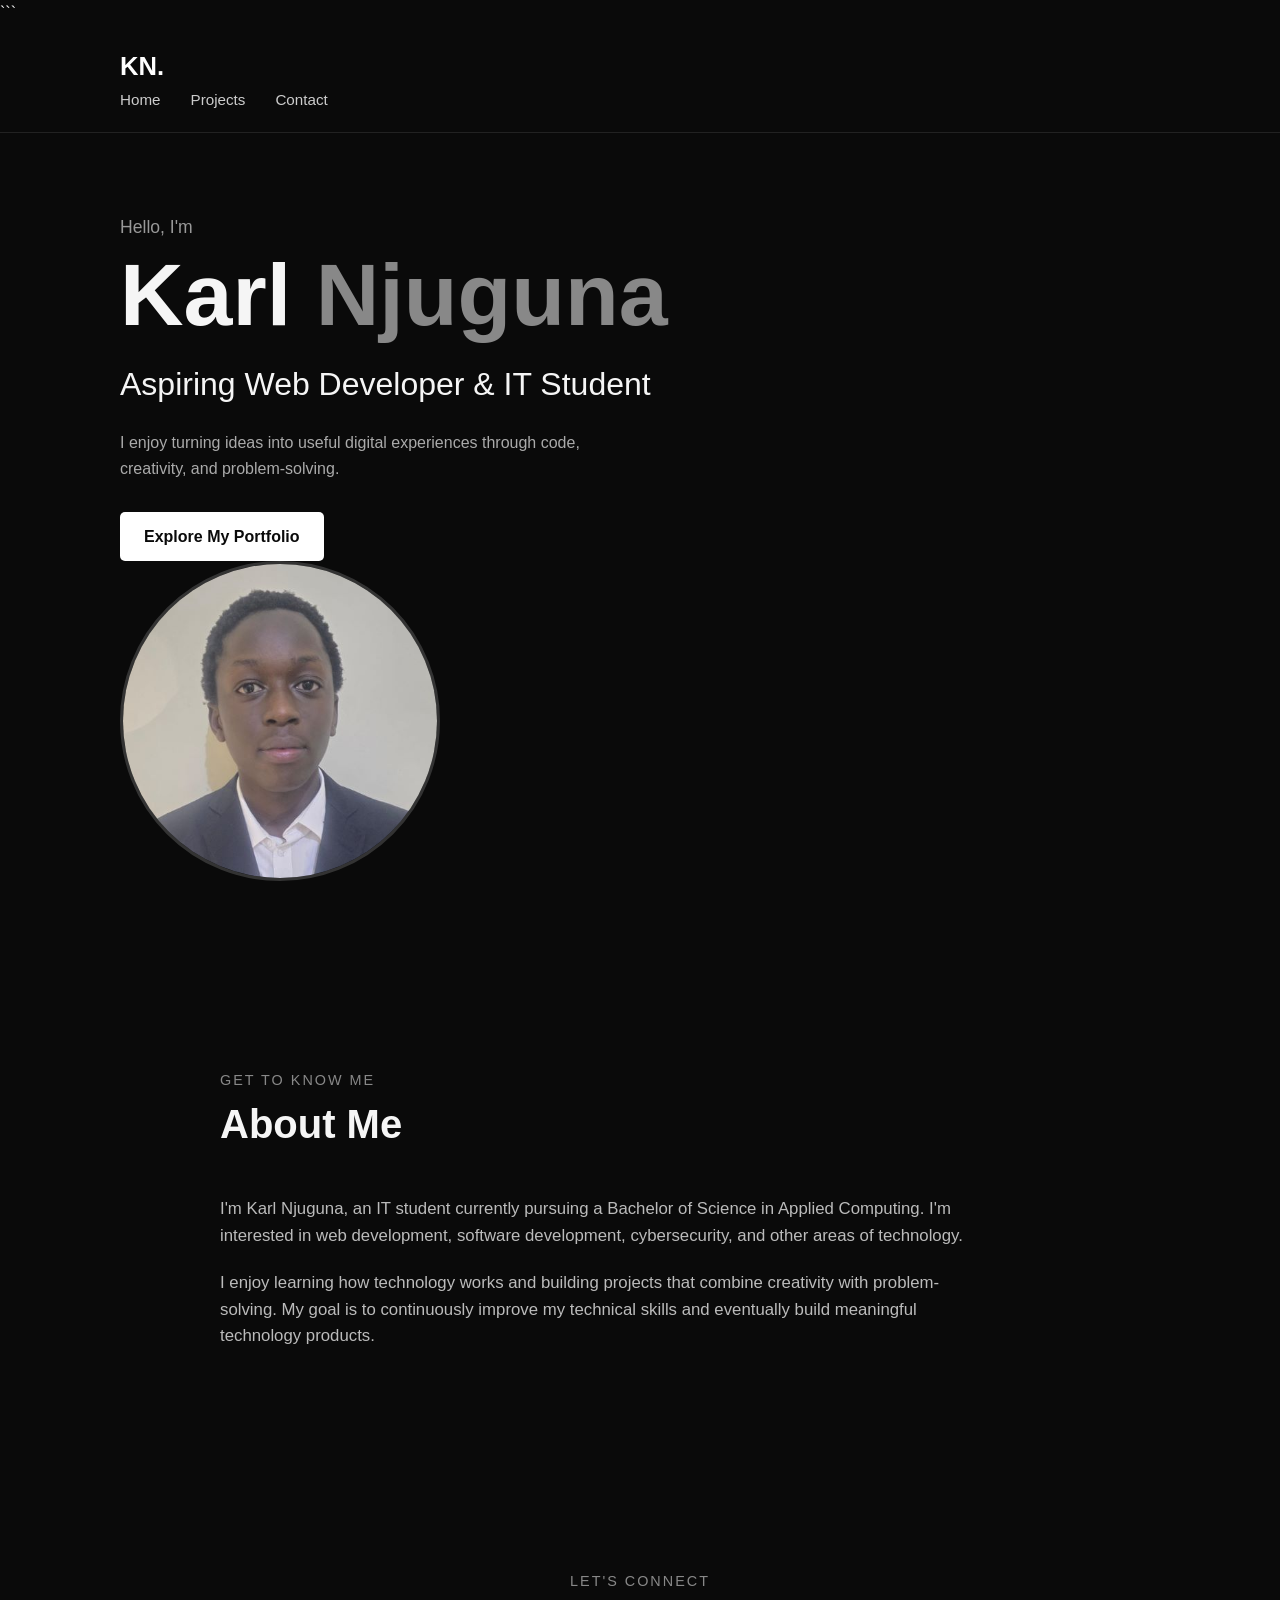
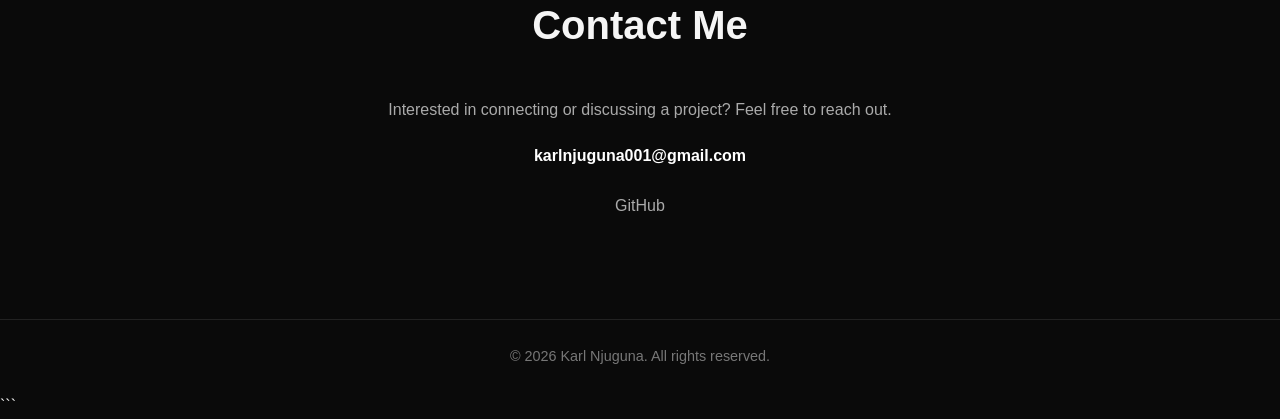
==== index.html @ be9295e2 "Create portfolio website" ====
<!DOCTYPE html>

<html lang="en">
<head>
    <meta charset="UTF-8">
    <meta name="viewport" content="width=device-width, initial-scale=1.0">
    <meta name="description" content="Personal portfolio of Karl Njuguna, an aspiring web developer and IT student.">
    <title>Karl Njuguna | Portfolio</title>
    <link rel="stylesheet" href="style.css">
</head>

<body>

```
<header class="site-header">
    <nav class="navbar" aria-label="Main navigation">
        <a href="index.html" class="logo">KN.</a>

        <ul class="nav-links">
            <li><a href="index.html">Home</a></li>
            <li><a href="projects.html">Projects</a></li>
            <li><a href="#contact">Contact</a></li>
        </ul>
    </nav>
</header>

<main>

    <!-- Hero Section -->
    <section class="hero" id="home">
        <div class="hero-content">
            <p class="intro">Hello, I'm</p>
            <h1>Karl <span>Njuguna</span></h1>
            <h2>Aspiring Web Developer & IT Student</h2>

            <p class="hero-text">
                I enjoy turning ideas into useful digital experiences
                through code, creativity, and problem-solving.
            </p>

            <a href="#about" class="btn">Explore My Portfolio</a>
        </div>

        <div class="hero-image">
            <img src="images/IMG-20260730-WA0009 (2).jpg" alt="Professional photo of Karl Njuguna">
        </div>
    </section>

    <!-- About Section -->
    <section class="about" id="about">
        <div class="section-heading">
            <p>Get to know me</p>
            <h2>About Me</h2>
        </div>

        <div class="about-content">
            <p>
                I'm Karl Njuguna, an IT student currently pursuing a
                Bachelor of Science in Applied Computing. I'm interested
                in web development, software development, cybersecurity,
                and other areas of technology.
            </p>

            <p>
                I enjoy learning how technology works and building
                projects that combine creativity with problem-solving.
                My goal is to continuously improve my technical skills
                and eventually build meaningful technology products.
            </p>
        </div>
    </section>

    <!-- Contact Section -->
    <section class="contact" id="contact">
        <div class="section-heading">
            <p>Let's connect</p>
            <h2>Contact Me</h2>
        </div>

        <div class="contact-content">
            <p>
                Interested in connecting or discussing a project?
                Feel free to reach out.
            </p>

            <a href="mailto:your-email@example.com" class="contact-link">
                karlnjuguna001@gmail.com
            </a>

            <div class="social-links">
                <a href="https://github.com/karleljonte/" target="_blank" rel="noopener noreferrer">
                    GitHub
                </a>

               
            </div>
        </div>
    </section>

</main>

<footer class="site-footer">
    <p>&copy; 2026 Karl Njuguna. All rights reserved.</p>
</footer>
```

</body>
</html>
---- style.css ----
/* =========================
Base Styles
========================= */

* {
  margin: 0;
  padding: 0;
  box-sizing: border-box;
  }

html {
scroll-behavior: smooth;
}

body {
font-family: Arial, Helvetica, sans-serif;
background-color: #0a0a0a;
color: #f5f5f5;
line-height: 1.6;
}

/* =========================
Header & Navigation
========================= */

.site-header {
width: 100%;
background-color: #0a0a0a;
border-bottom: 1px solid #222;
}

.navbar {
max-width: 1100px;
margin: 0 auto;
padding: 20px 30px;

```
display: flex;
justify-content: space-between;
align-items: center;
```

}

.logo {
color: #ffffff;
text-decoration: none;
font-size: 1.6rem;
font-weight: bold;
}

.nav-links {
list-style: none;
display: flex;
gap: 30px;
}

.nav-links a {
color: #cccccc;
text-decoration: none;
font-size: 0.95rem;
transition: color 0.3s ease;
}

.nav-links a:hover {
color: #ffffff;
}

/* =========================
Hero Section
========================= */

.hero {
max-width: 1100px;
min-height: 85vh;
margin: 0 auto;
padding: 80px 30px;

```
display: flex;
justify-content: space-between;
align-items: center;
gap: 60px;
```

}

.hero-content {
max-width: 600px;
}

.intro {
color: #999999;
font-size: 1.1rem;
margin-bottom: 10px;
}

.hero h1 {
font-size: clamp(3rem, 8vw, 5.5rem);
line-height: 1;
margin-bottom: 20px;
}

.hero h1 span {
color: #888888;
}

.hero h2 {
font-size: clamp(1.3rem, 3vw, 2rem);
font-weight: 400;
margin-bottom: 20px;
}

.hero-text {
color: #aaaaaa;
max-width: 500px;
margin-bottom: 30px;
}

.btn {
display: inline-block;
padding: 12px 24px;
background-color: #ffffff;
color: #0a0a0a;
text-decoration: none;
font-weight: bold;
border-radius: 5px;
transition: transform 0.3s ease, background-color 0.3s ease;
}

.btn:hover {
transform: translateY(-3px);
background-color: #dddddd;
}

.hero-image img {
width: 320px;
height: 320px;
object-fit: cover;
border-radius: 50%;
border: 3px solid #333333;
}

/* =========================
General Sections
========================= */

.about,
.contact {
max-width: 900px;
margin: 0 auto;
padding: 100px 30px;
}

.section-heading {
margin-bottom: 40px;
}

.section-heading p {
color: #888888;
font-size: 0.9rem;
text-transform: uppercase;
letter-spacing: 2px;
}

.section-heading h2 {
font-size: 2.5rem;
}

/* =========================
About
========================= */

.about-content {
max-width: 750px;
}

.about-content p {
color: #bbbbbb;
margin-bottom: 20px;
font-size: 1.05rem;
}

/* =========================
Contact
========================= */

.contact {
text-align: center;
}

.contact-content {
max-width: 600px;
margin: 0 auto;
}

.contact-content p {
color: #aaaaaa;
margin-bottom: 20px;
}

.contact-link {
display: inline-block;
color: #ffffff;
text-decoration: none;
font-weight: bold;
margin-bottom: 25px;
}

.contact-link:hover {
text-decoration: underline;
}

.social-links {
display: flex;
justify-content: center;
gap: 25px;
}

.social-links a {
color: #aaaaaa;
text-decoration: none;
transition: color 0.3s ease;
}

.social-links a:hover {
color: #ffffff;
}

/* =========================
Footer
========================= */

.site-footer {
border-top: 1px solid #222;
text-align: center;
padding: 25px 20px;
color: #777777;
font-size: 0.9rem;
}

/* =========================
Responsive Design
========================= */

@media (max-width: 768px) {

```
.navbar {
    padding: 18px 20px;
}

.nav-links {
    gap: 15px;
}

.nav-links a {
    font-size: 0.85rem;
}

.hero {
    min-height: auto;
    padding: 70px 20px;
    flex-direction: column-reverse;
    text-align: center;
    gap: 40px;
}

.hero-text {
    margin-left: auto;
    margin-right: auto;
}

.hero-image img {
    width: 230px;
    height: 230px;
}

.about,
.contact {
    padding: 70px 20px;
}
```

}

@media (max-width: 480px) {

```
.navbar {
    flex-direction: column;
    gap: 15px;
}

.nav-links {
    gap: 18px;
}

.hero {
    padding-top: 50px;
}

.hero h1 {
    font-size: 3rem;
}

.hero h2 {
    font-size: 1.2rem;
}

.hero-image img {
    width: 190px;
    height: 190px;
}

.section-heading h2 {
    font-size: 2rem;
}

.social-links {
    flex-direction: column;
    gap: 12px;
}
```

}
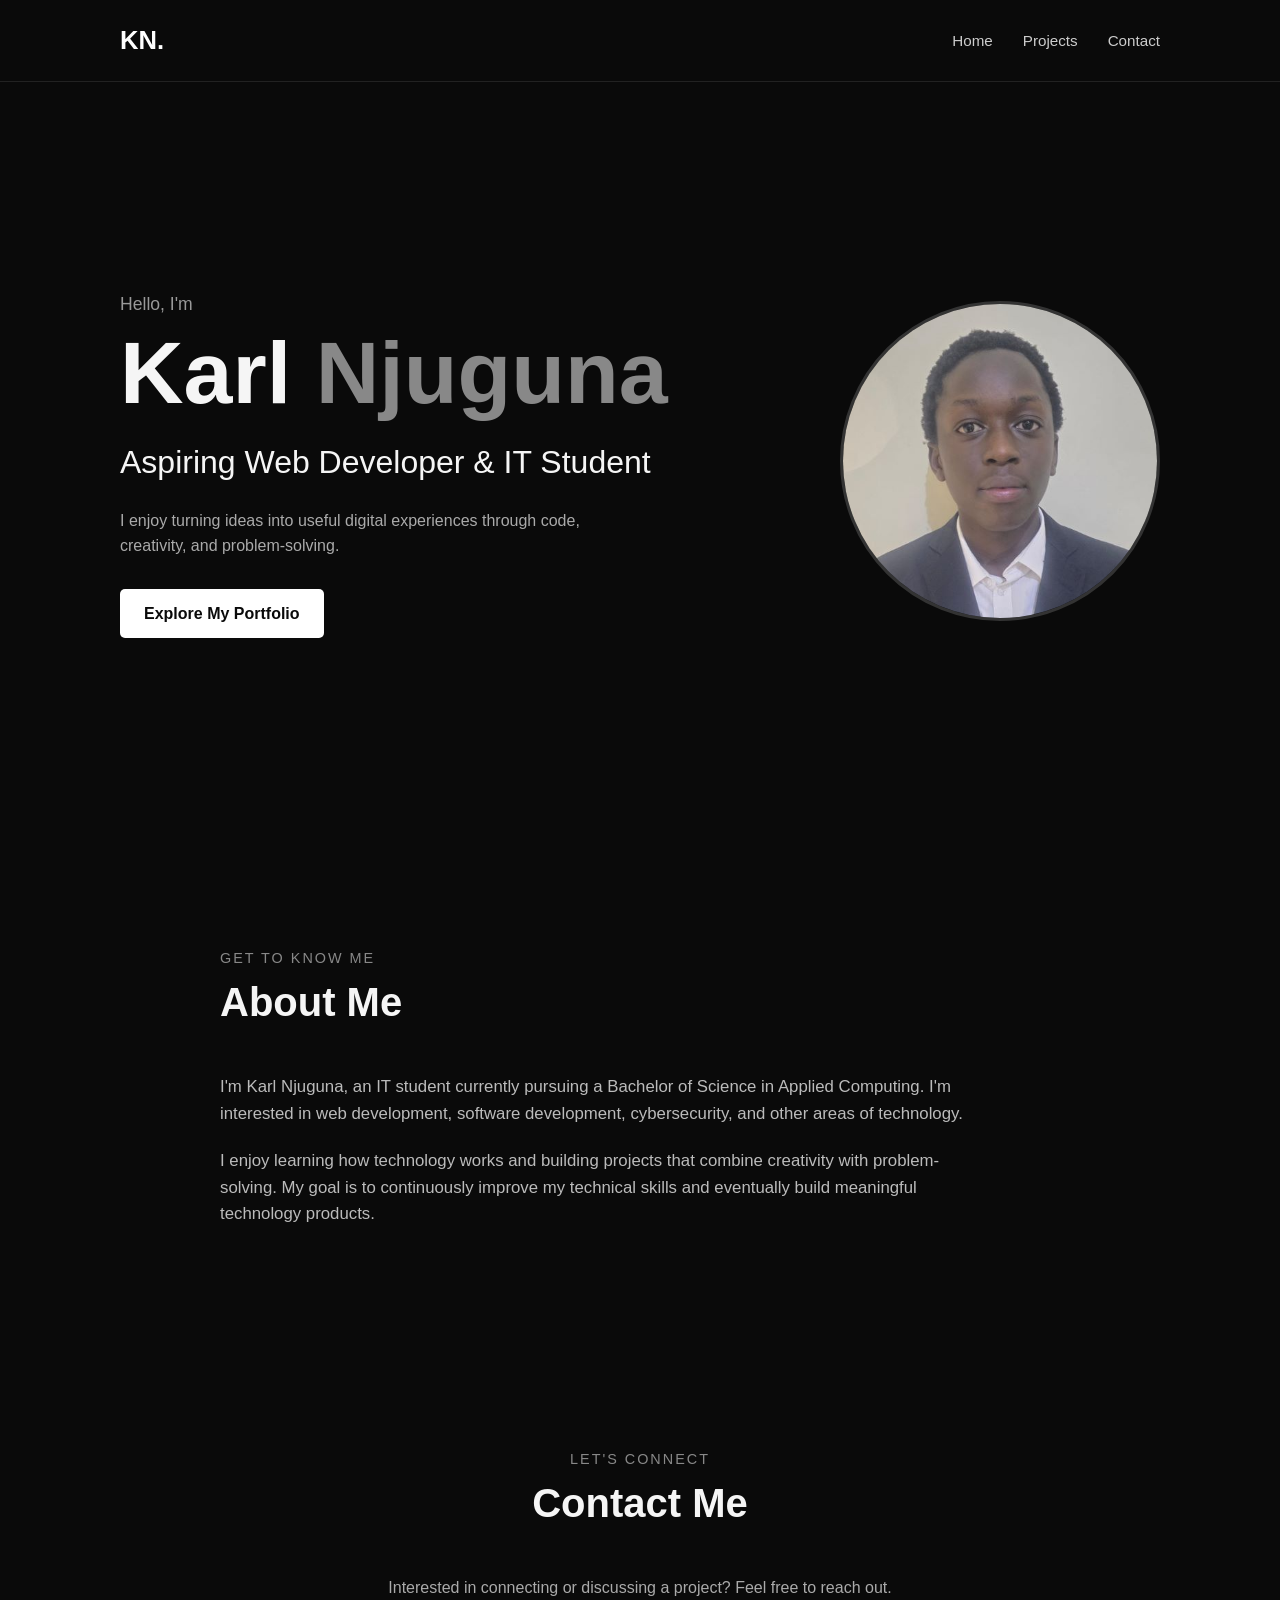
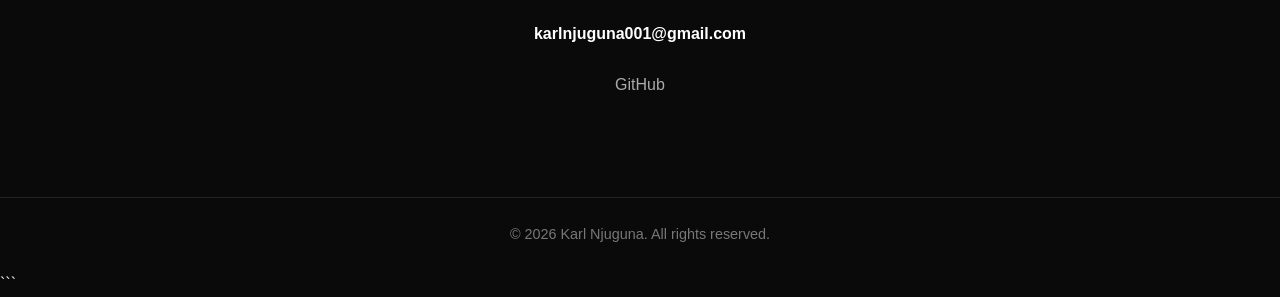
==== commit df91ce76: "update" ====
--- a/index.html
+++ b/index.html
@@ -11,7 +11,6 @@
 
 <body>
 
-```
 <header class="site-header">
     <nav class="navbar" aria-label="Main navigation">
         <a href="index.html" class="logo">KN.</a>
--- a/style.css
+++ b/style.css
@@ -30,16 +30,13 @@
 }
 
 .navbar {
-max-width: 1100px;
-margin: 0 auto;
-padding: 20px 30px;
-
-```
-display: flex;
-justify-content: space-between;
-align-items: center;
-```
-
+    max-width: 1100px;
+    margin: 0 auto;
+    padding: 20px 30px;
+
+    display: flex;
+    justify-content: space-between;
+    align-items: center;
 }
 
 .logo {
@@ -75,14 +72,10 @@
 min-height: 85vh;
 margin: 0 auto;
 padding: 80px 30px;
-
-```
 display: flex;
 justify-content: space-between;
 align-items: center;
 gap: 60px;
-```
-
 }
 
 .hero-content {
@@ -245,7 +238,6 @@
 
 @media (max-width: 768px) {
 
-```
 .navbar {
     padding: 18px 20px;
 }
@@ -280,13 +272,11 @@
 .contact {
     padding: 70px 20px;
 }
-```
 
 }
 
 @media (max-width: 480px) {
 
-```
 .navbar {
     flex-direction: column;
     gap: 15px;
@@ -321,6 +311,5 @@
     flex-direction: column;
     gap: 12px;
 }
-```
-
-}
+
+}
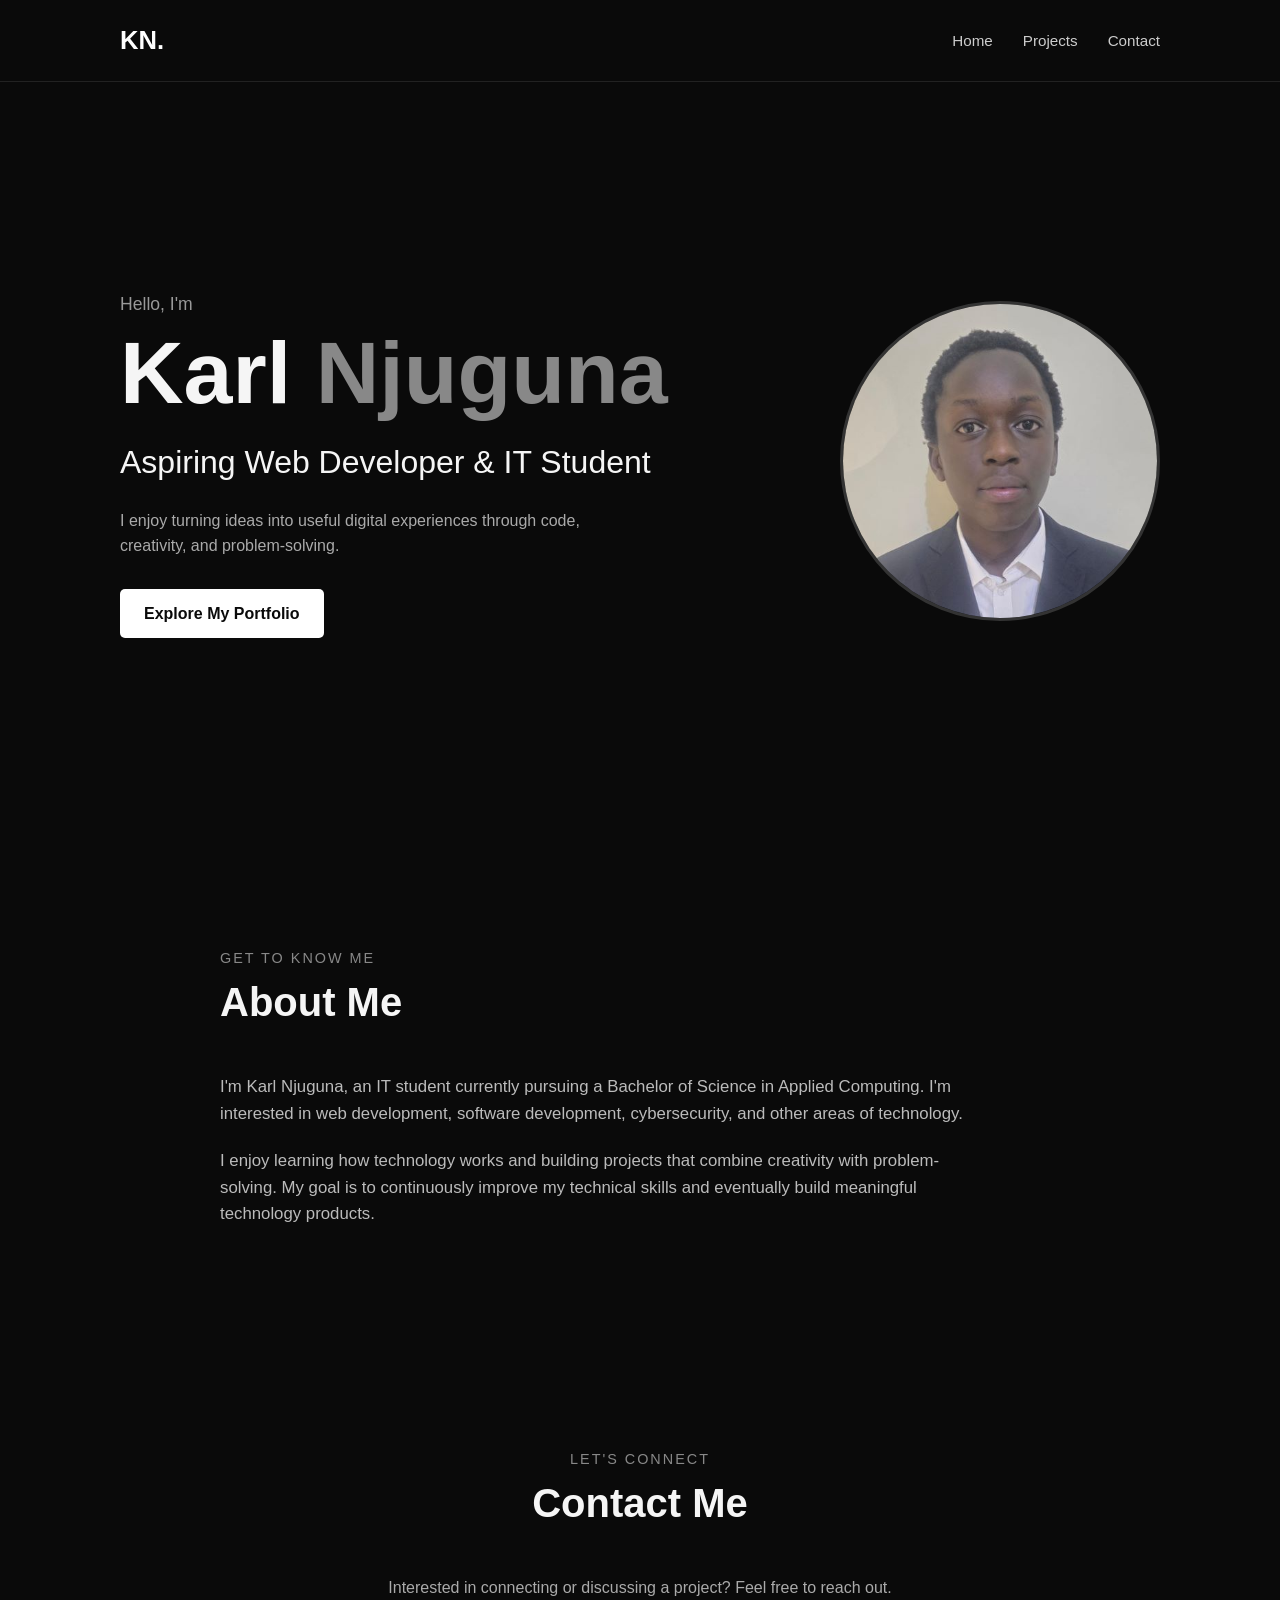
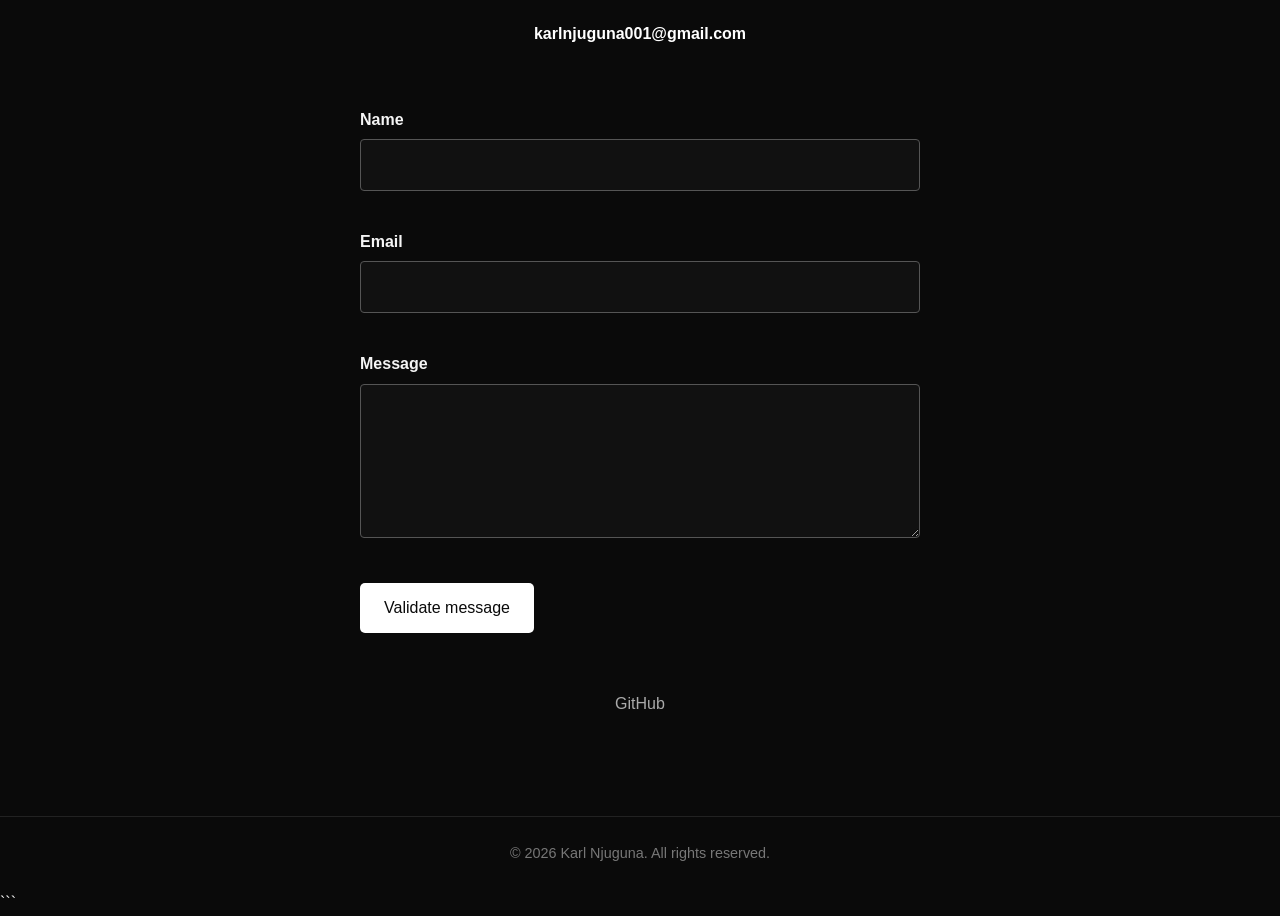
==== commit f8615b82: "Add files via upload" ====
--- a/index.html
+++ b/index.html
@@ -7,6 +7,7 @@
     <meta name="description" content="Personal portfolio of Karl Njuguna, an aspiring web developer and IT student.">
     <title>Karl Njuguna | Portfolio</title>
     <link rel="stylesheet" href="style.css">
+    <script src="script.js" defer></script>
 </head>
 
 <body>
@@ -69,7 +70,7 @@
         </div>
     </section>
 
-    <!-- Contact Section -->
+<!-- Contact Section -->
     <section class="contact" id="contact">
         <div class="section-heading">
             <p>Let's connect</p>
@@ -82,9 +83,27 @@
                 Feel free to reach out.
             </p>
 
-            <a href="mailto:your-email@example.com" class="contact-link">
-                karlnjuguna001@gmail.com
-            </a>
+            <a href="mailto:karlnjuguna001@gmail.com" class="contact-link">karlnjuguna001@gmail.com</a>
+
+            <form class="contact-form" id="contact-form" novalidate>
+                <div class="form-group">
+                    <label for="contact-name">Name</label>
+                    <input type="text" id="contact-name" name="name" required minlength="2" autocomplete="name">
+                    <small class="field-error" id="name-error"></small>
+                </div>
+                <div class="form-group">
+                    <label for="contact-email">Email</label>
+                    <input type="email" id="contact-email" name="email" required autocomplete="email">
+                    <small class="field-error" id="email-error"></small>
+                </div>
+                <div class="form-group">
+                    <label for="contact-message">Message</label>
+                    <textarea id="contact-message" name="message" rows="5" required minlength="10"></textarea>
+                    <small class="field-error" id="message-error"></small>
+                </div>
+                <button class="btn form-submit" type="submit">Validate message</button>
+                <p id="form-status" class="form-status" role="status" aria-live="polite"></p>
+            </form>
 
             <div class="social-links">
                 <a href="https://github.com/karleljonte/" target="_blank" rel="noopener noreferrer">
--- a/style.css
+++ b/style.css
@@ -1,315 +1,440 @@
-/* =========================
-Base Styles
-========================= */
+/* =========================
+Base Styles
+========================= */
+
+* {
+  margin: 0;
+  padding: 0;
+  box-sizing: border-box;
+  }
+
+html {
+scroll-behavior: smooth;
+}
+
+body {
+font-family: Arial, Helvetica, sans-serif;
+background-color: #0a0a0a;
+color: #f5f5f5;
+line-height: 1.6;
+}
+
+/* =========================
+Header & Navigation
+========================= */
+
+.site-header {
+width: 100%;
+background-color: #0a0a0a;
+border-bottom: 1px solid #222;
+}
+
+.navbar {
+    max-width: 1100px;
+    margin: 0 auto;
+    padding: 20px 30px;
+
+    display: flex;
+    justify-content: space-between;
+    align-items: center;
+}
+
+.logo {
+color: #ffffff;
+text-decoration: none;
+font-size: 1.6rem;
+font-weight: bold;
+}
+
+.nav-links {
+list-style: none;
+display: flex;
+gap: 30px;
+}
+
+.nav-links a {
+color: #cccccc;
+text-decoration: none;
+font-size: 0.95rem;
+transition: color 0.3s ease;
+}
+
+.nav-links a:hover {
+color: #ffffff;
+}
+
+/* =========================
+Hero Section
+========================= */
+
+.hero {
+max-width: 1100px;
+min-height: 85vh;
+margin: 0 auto;
+padding: 80px 30px;
+display: flex;
+justify-content: space-between;
+align-items: center;
+gap: 60px;
+}
+
+.hero-content {
+max-width: 600px;
+}
+
+.intro {
+color: #999999;
+font-size: 1.1rem;
+margin-bottom: 10px;
+}
+
+.hero h1 {
+font-size: clamp(3rem, 8vw, 5.5rem);
+line-height: 1;
+margin-bottom: 20px;
+}
+
+.hero h1 span {
+color: #888888;
+}
+
+.hero h2 {
+font-size: clamp(1.3rem, 3vw, 2rem);
+font-weight: 400;
+margin-bottom: 20px;
+}
+
+.hero-text {
+color: #aaaaaa;
+max-width: 500px;
+margin-bottom: 30px;
+}
+
+.btn {
+display: inline-block;
+padding: 12px 24px;
+background-color: #ffffff;
+color: #0a0a0a;
+text-decoration: none;
+font-weight: bold;
+border-radius: 5px;
+transition: transform 0.3s ease, background-color 0.3s ease;
+}
+
+.btn:hover {
+transform: translateY(-3px);
+background-color: #dddddd;
+}
+
+.hero-image img {
+width: 320px;
+height: 320px;
+object-fit: cover;
+border-radius: 50%;
+border: 3px solid #333333;
+}
+
+/* =========================
+General Sections
+========================= */
+
+.about,
+.contact {
+max-width: 900px;
+margin: 0 auto;
+padding: 100px 30px;
+}
+
+.section-heading {
+margin-bottom: 40px;
+}
+
+.section-heading p {
+color: #888888;
+font-size: 0.9rem;
+text-transform: uppercase;
+letter-spacing: 2px;
+}
+
+.section-heading h2 {
+font-size: 2.5rem;
+}
+
+/* =========================
+About
+========================= */
+
+.about-content {
+max-width: 750px;
+}
+
+.about-content p {
+color: #bbbbbb;
+margin-bottom: 20px;
+font-size: 1.05rem;
+}
+
+/* =========================
+Contact
+========================= */
+
+.contact {
+text-align: center;
+}
+
+.contact-content {
+max-width: 600px;
+margin: 0 auto;
+}
+
+.contact-content p {
+color: #aaaaaa;
+margin-bottom: 20px;
+}
+
+.contact-link {
+display: inline-block;
+color: #ffffff;
+text-decoration: none;
+font-weight: bold;
+margin-bottom: 25px;
+}
+
+.contact-link:hover {
+text-decoration: underline;
+}
+
+.social-links {
+display: flex;
+justify-content: center;
+gap: 25px;
+}
+
+.social-links a {
+color: #aaaaaa;
+text-decoration: none;
+transition: color 0.3s ease;
+}
+
+.social-links a:hover {
+color: #ffffff;
+}
+
+/* =========================
+Footer
+========================= */
+
+.site-footer {
+border-top: 1px solid #222;
+text-align: center;
+padding: 25px 20px;
+color: #777777;
+font-size: 0.9rem;
+}
+
+/* =========================
+Responsive Design
+========================= */
+
+@media (max-width: 768px) {
+
+.navbar {
+    padding: 18px 20px;
+}
+
+.nav-links {
+    gap: 15px;
+}
+
+.nav-links a {
+    font-size: 0.85rem;
+}
+
+.hero {
+    min-height: auto;
+    padding: 70px 20px;
+    flex-direction: column-reverse;
+    text-align: center;
+    gap: 40px;
+}
+
+.hero-text {
+    margin-left: auto;
+    margin-right: auto;
+}
+
+.hero-image img {
+    width: 230px;
+    height: 230px;
+}
+
+.about,
+.contact {
+    padding: 70px 20px;
+}
+
+}
+
+@media (max-width: 480px) {
+
+.navbar {
+    flex-direction: column;
+    gap: 15px;
+}
+
+.nav-links {
+    gap: 18px;
+}
+
+.hero {
+    padding-top: 50px;
+}
+
+.hero h1 {
+    font-size: 3rem;
+}
+
+.hero h2 {
+    font-size: 1.2rem;
+}
+
+.hero-image img {
+    width: 190px;
+    height: 190px;
+}
+
+.section-heading h2 {
+    font-size: 2rem;
+}
+
+.social-links {
+    flex-direction: column;
+    gap: 12px;
+}
+
+}
+
+
+.projects {
+    background: #000;
+    color: #fff;
+    padding: 80px 8%;
+}
+
+.projects h2 {
+    text-align: center;
+    font-size: 2.5rem;
+    margin-bottom: 50px;
+}
+
+.projects-container {
+    max-width: 1100px;
+    margin: auto;
+
+    display: grid;
+    grid-template-columns: repeat(3, 1fr);
+    gap: 25px;
+}
+
+
+.project-card {
+    border-radius: 10px;
+    background: #000;
+    border: 1px solid #fff;
+    overflow: hidden;
+}
+
+.project-card img {
+    width: 100%;
+    height: 200px;
+    object-fit: cover;
+    display: block;
+}
+
+
+.project-info {
+    padding: 20px;
+}
+
+.project-info h3 {
+    font-size: 1.4rem;
+    margin-bottom: 10px;
+}
+
+.project-info p {
+    color: #ccc;
+    line-height: 1.6;
+    margin-bottom: 20px;
+}
+
+
+.project-info a {
+    color: #fff;
+    text-decoration: none;
+    border-bottom: 1px solid #fff;
+    padding-bottom: 3px;
+}
+
+
+@media (max-width: 800px) {
+    .projects-container {
+        grid-template-columns: 1fr;
+    }
+}
 
-* {
-  margin: 0;
-  padding: 0;
-  box-sizing: border-box;
-  }
-
-html {
-scroll-behavior: smooth;
+/* Assignment 2: projects page, skills, services and contact form */
+.page-intro,
+.skills-section,
+.services-section,
+.github-section,
+.contact-cta {
+    max-width: 1100px;
+    margin: 0 auto;
+    padding: 75px 30px;
 }
 
-body {
-font-family: Arial, Helvetica, sans-serif;
-background-color: #0a0a0a;
-color: #f5f5f5;
-line-height: 1.6;
+.page-intro { min-height: 300px; display: flex; flex-direction: column; justify-content: center; align-items: flex-start; }
+.page-intro h1 { font-size: clamp(2.5rem, 7vw, 4.5rem); line-height: 1.1; margin: 8px 0 18px; }
+.page-intro h1 span { color: #888; }
+.page-intro > p:last-child { max-width: 650px; color: #aaa; }
+.skills-section, .services-section, .github-section { border-top: 1px solid #222; }
+.skills-grid, .services-grid { display: grid; grid-template-columns: repeat(3, minmax(0, 1fr)); gap: 18px; }
+.skill-card, .service-card { border: 1px solid #fff; padding: 22px; background: #050505; border-radius: 6px; }
+.skill-label { display: flex; align-items: baseline; justify-content: space-between; gap: 12px; margin-bottom: 14px; }
+.skill-label h3, .service-card h3 { font-size: 1.05rem; }
+.skill-label span { color: #aaa; font-size: .8rem; }
+.skill-track { height: 7px; background: #333; border-radius: 20px; overflow: hidden; }
+.skill-track span { display: block; height: 100%; background: #eee; }
+.skills-note, .github-note { color: #999; font-size: .9rem; margin-top: 20px; }
+.projects { padding: 75px 30px; border-top: 1px solid #222; }
+.projects .section-heading, .skills-section .section-heading, .services-section .section-heading, .github-section .section-heading { max-width: 1100px; margin: 0 auto 30px; }
+.filter-controls { display: flex; justify-content: center; flex-wrap: wrap; gap: 10px; margin: 0 auto 30px; }
+.filter-btn { padding: 9px 18px; background: #000; color: #fff; border: 1px solid #777; cursor: pointer; border-radius: 4px; font: inherit; }
+.filter-btn:hover, .filter-btn.active { background: #fff; color: #000; border-color: #fff; }
+.projects-container { grid-template-columns: repeat(3, minmax(0, 1fr)); }
+.project-card[hidden] { display: none !important; }
+.project-placeholder { height: 155px; display: grid; place-items: center; background: #111; border-bottom: 1px solid #444; font-size: 1.5rem; font-weight: bold; letter-spacing: 3px; color: #ddd; }
+.tech-list { font-size: .9rem; color: #aaa !important; }
+.project-info a { display: inline-block; margin-top: 4px; }
+.repo-card { min-height: 150px; }
+.service-card p { margin-top: 10px; color: #aaa; }
+.contact-cta { text-align: center; border-top: 1px solid #222; }
+.contact-cta p { color: #aaa; margin: 12px 0 22px; }
+.contact-form { max-width: 560px; margin: 35px auto 0; text-align: left; }
+.form-group { margin-bottom: 18px; }
+.form-group label { display: block; margin-bottom: 7px; font-weight: bold; }
+.form-group input, .form-group textarea { width: 100%; padding: 12px; background: #111; color: #fff; border: 1px solid #555; border-radius: 4px; font: inherit; }
+.form-group input:focus, .form-group textarea:focus { outline: 2px solid #fff; outline-offset: 2px; }
+.form-group textarea { resize: vertical; }
+.field-error { display: block; min-height: 1.2em; color: #ffb4b4; margin-top: 4px; }
+.form-submit { border: 0; cursor: pointer; font: inherit; }
+.form-status { min-height: 1.5em; margin-top: 14px; color: #ddd; }
+@media (max-width: 800px) {
+    .skills-grid, .services-grid, .projects-container { grid-template-columns: repeat(2, minmax(0, 1fr)); }
 }
-
-/* =========================
-Header & Navigation
-========================= */
-
-.site-header {
-width: 100%;
-background-color: #0a0a0a;
-border-bottom: 1px solid #222;
+@media (max-width: 560px) {
+    .page-intro, .skills-section, .services-section, .github-section, .contact-cta { padding: 55px 20px; }
+    .skills-grid, .services-grid, .projects-container { grid-template-columns: 1fr; }
+    .skill-label { align-items: flex-start; flex-direction: column; gap: 2px; }
+    .projects { padding: 55px 20px; }
 }
-
-.navbar {
-    max-width: 1100px;
-    margin: 0 auto;
-    padding: 20px 30px;
-
-    display: flex;
-    justify-content: space-between;
-    align-items: center;
-}
-
-.logo {
-color: #ffffff;
-text-decoration: none;
-font-size: 1.6rem;
-font-weight: bold;
-}
-
-.nav-links {
-list-style: none;
-display: flex;
-gap: 30px;
-}
-
-.nav-links a {
-color: #cccccc;
-text-decoration: none;
-font-size: 0.95rem;
-transition: color 0.3s ease;
-}
-
-.nav-links a:hover {
-color: #ffffff;
-}
-
-/* =========================
-Hero Section
-========================= */
-
-.hero {
-max-width: 1100px;
-min-height: 85vh;
-margin: 0 auto;
-padding: 80px 30px;
-display: flex;
-justify-content: space-between;
-align-items: center;
-gap: 60px;
-}
-
-.hero-content {
-max-width: 600px;
-}
-
-.intro {
-color: #999999;
-font-size: 1.1rem;
-margin-bottom: 10px;
-}
-
-.hero h1 {
-font-size: clamp(3rem, 8vw, 5.5rem);
-line-height: 1;
-margin-bottom: 20px;
-}
-
-.hero h1 span {
-color: #888888;
-}
-
-.hero h2 {
-font-size: clamp(1.3rem, 3vw, 2rem);
-font-weight: 400;
-margin-bottom: 20px;
-}
-
-.hero-text {
-color: #aaaaaa;
-max-width: 500px;
-margin-bottom: 30px;
-}
-
-.btn {
-display: inline-block;
-padding: 12px 24px;
-background-color: #ffffff;
-color: #0a0a0a;
-text-decoration: none;
-font-weight: bold;
-border-radius: 5px;
-transition: transform 0.3s ease, background-color 0.3s ease;
-}
-
-.btn:hover {
-transform: translateY(-3px);
-background-color: #dddddd;
-}
-
-.hero-image img {
-width: 320px;
-height: 320px;
-object-fit: cover;
-border-radius: 50%;
-border: 3px solid #333333;
-}
-
-/* =========================
-General Sections
-========================= */
-
-.about,
-.contact {
-max-width: 900px;
-margin: 0 auto;
-padding: 100px 30px;
-}
-
-.section-heading {
-margin-bottom: 40px;
-}
-
-.section-heading p {
-color: #888888;
-font-size: 0.9rem;
-text-transform: uppercase;
-letter-spacing: 2px;
-}
-
-.section-heading h2 {
-font-size: 2.5rem;
-}
-
-/* =========================
-About
-========================= */
-
-.about-content {
-max-width: 750px;
-}
-
-.about-content p {
-color: #bbbbbb;
-margin-bottom: 20px;
-font-size: 1.05rem;
-}
-
-/* =========================
-Contact
-========================= */
-
-.contact {
-text-align: center;
-}
-
-.contact-content {
-max-width: 600px;
-margin: 0 auto;
-}
-
-.contact-content p {
-color: #aaaaaa;
-margin-bottom: 20px;
-}
-
-.contact-link {
-display: inline-block;
-color: #ffffff;
-text-decoration: none;
-font-weight: bold;
-margin-bottom: 25px;
-}
-
-.contact-link:hover {
-text-decoration: underline;
-}
-
-.social-links {
-display: flex;
-justify-content: center;
-gap: 25px;
-}
-
-.social-links a {
-color: #aaaaaa;
-text-decoration: none;
-transition: color 0.3s ease;
-}
-
-.social-links a:hover {
-color: #ffffff;
-}
-
-/* =========================
-Footer
-========================= */
-
-.site-footer {
-border-top: 1px solid #222;
-text-align: center;
-padding: 25px 20px;
-color: #777777;
-font-size: 0.9rem;
-}
-
-/* =========================
-Responsive Design
-========================= */
-
-@media (max-width: 768px) {
-
-.navbar {
-    padding: 18px 20px;
-}
-
-.nav-links {
-    gap: 15px;
-}
-
-.nav-links a {
-    font-size: 0.85rem;
-}
-
-.hero {
-    min-height: auto;
-    padding: 70px 20px;
-    flex-direction: column-reverse;
-    text-align: center;
-    gap: 40px;
-}
-
-.hero-text {
-    margin-left: auto;
-    margin-right: auto;
-}
-
-.hero-image img {
-    width: 230px;
-    height: 230px;
-}
-
-.about,
-.contact {
-    padding: 70px 20px;
-}
-
-}
-
-@media (max-width: 480px) {
-
-.navbar {
-    flex-direction: column;
-    gap: 15px;
-}
-
-.nav-links {
-    gap: 18px;
-}
-
-.hero {
-    padding-top: 50px;
-}
-
-.hero h1 {
-    font-size: 3rem;
-}
-
-.hero h2 {
-    font-size: 1.2rem;
-}
-
-.hero-image img {
-    width: 190px;
-    height: 190px;
-}
-
-.section-heading h2 {
-    font-size: 2rem;
-}
-
-.social-links {
-    flex-direction: column;
-    gap: 12px;
-}
-
-}
